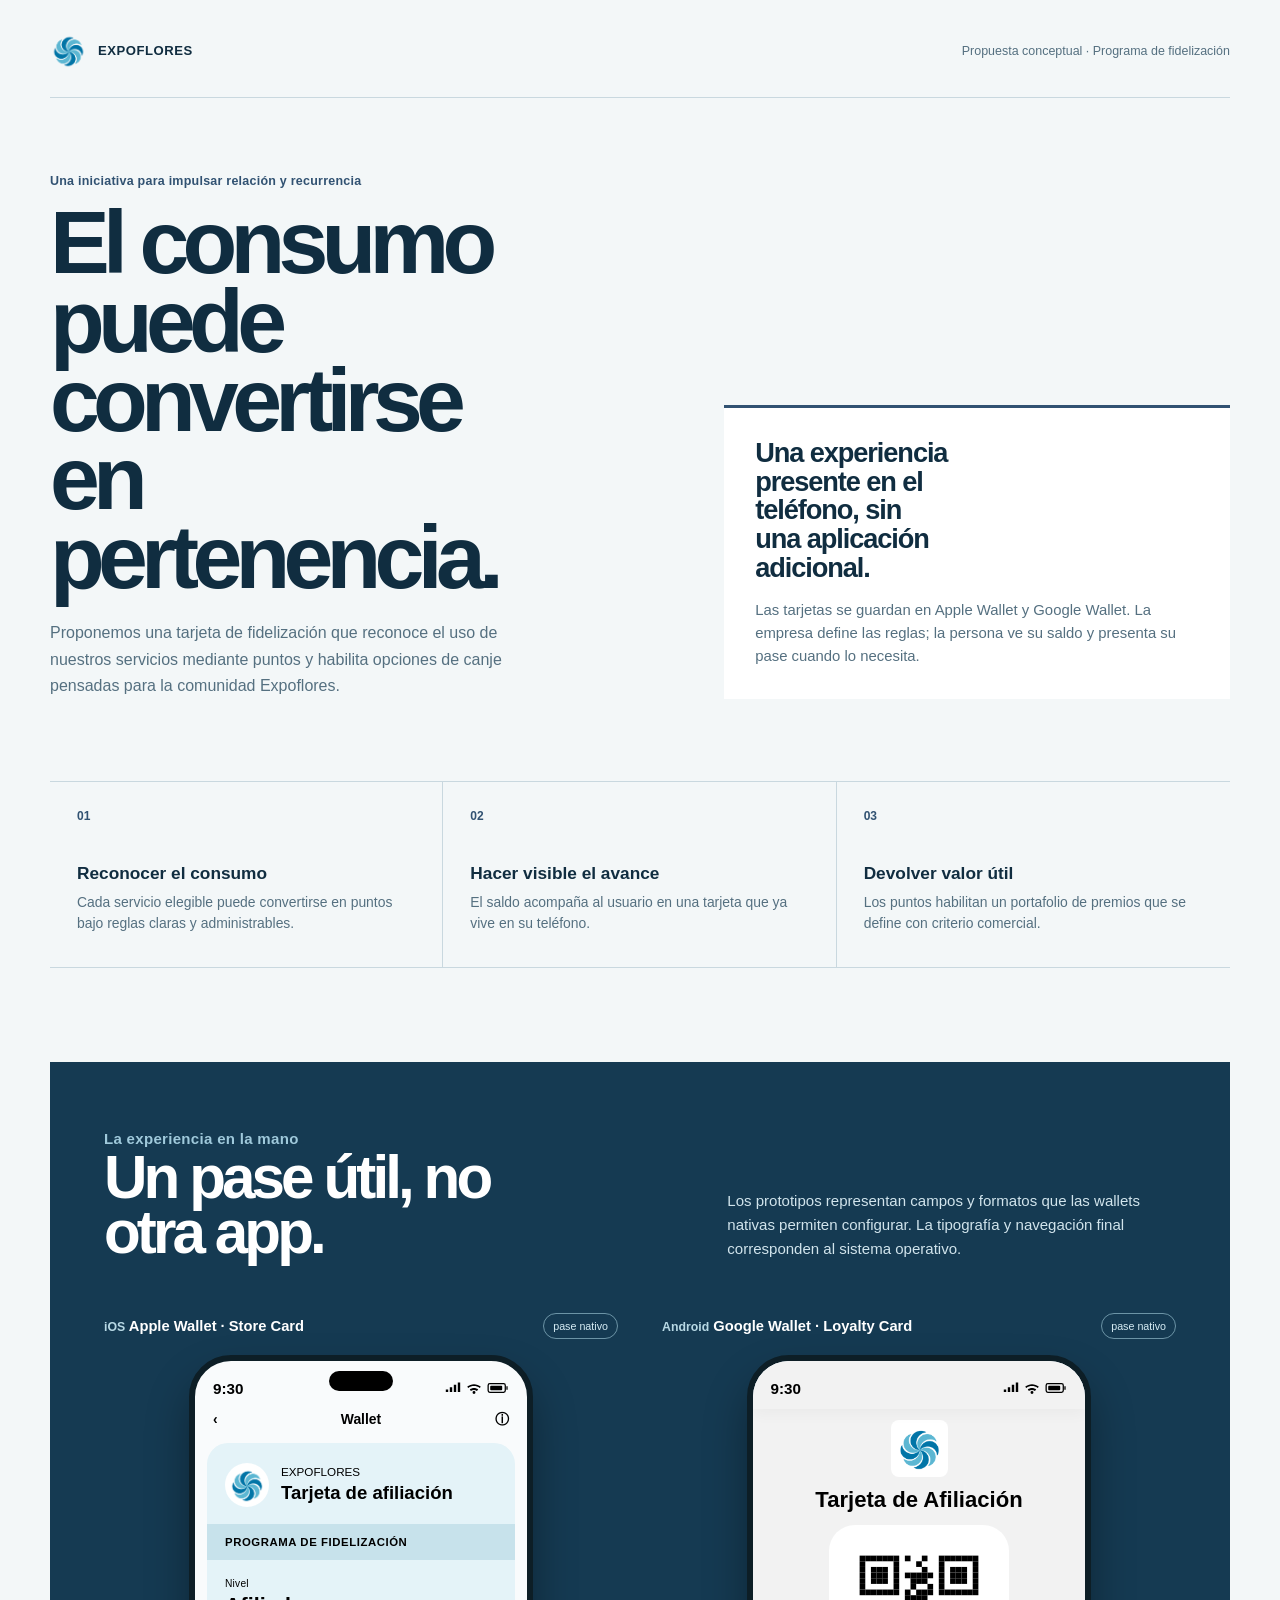
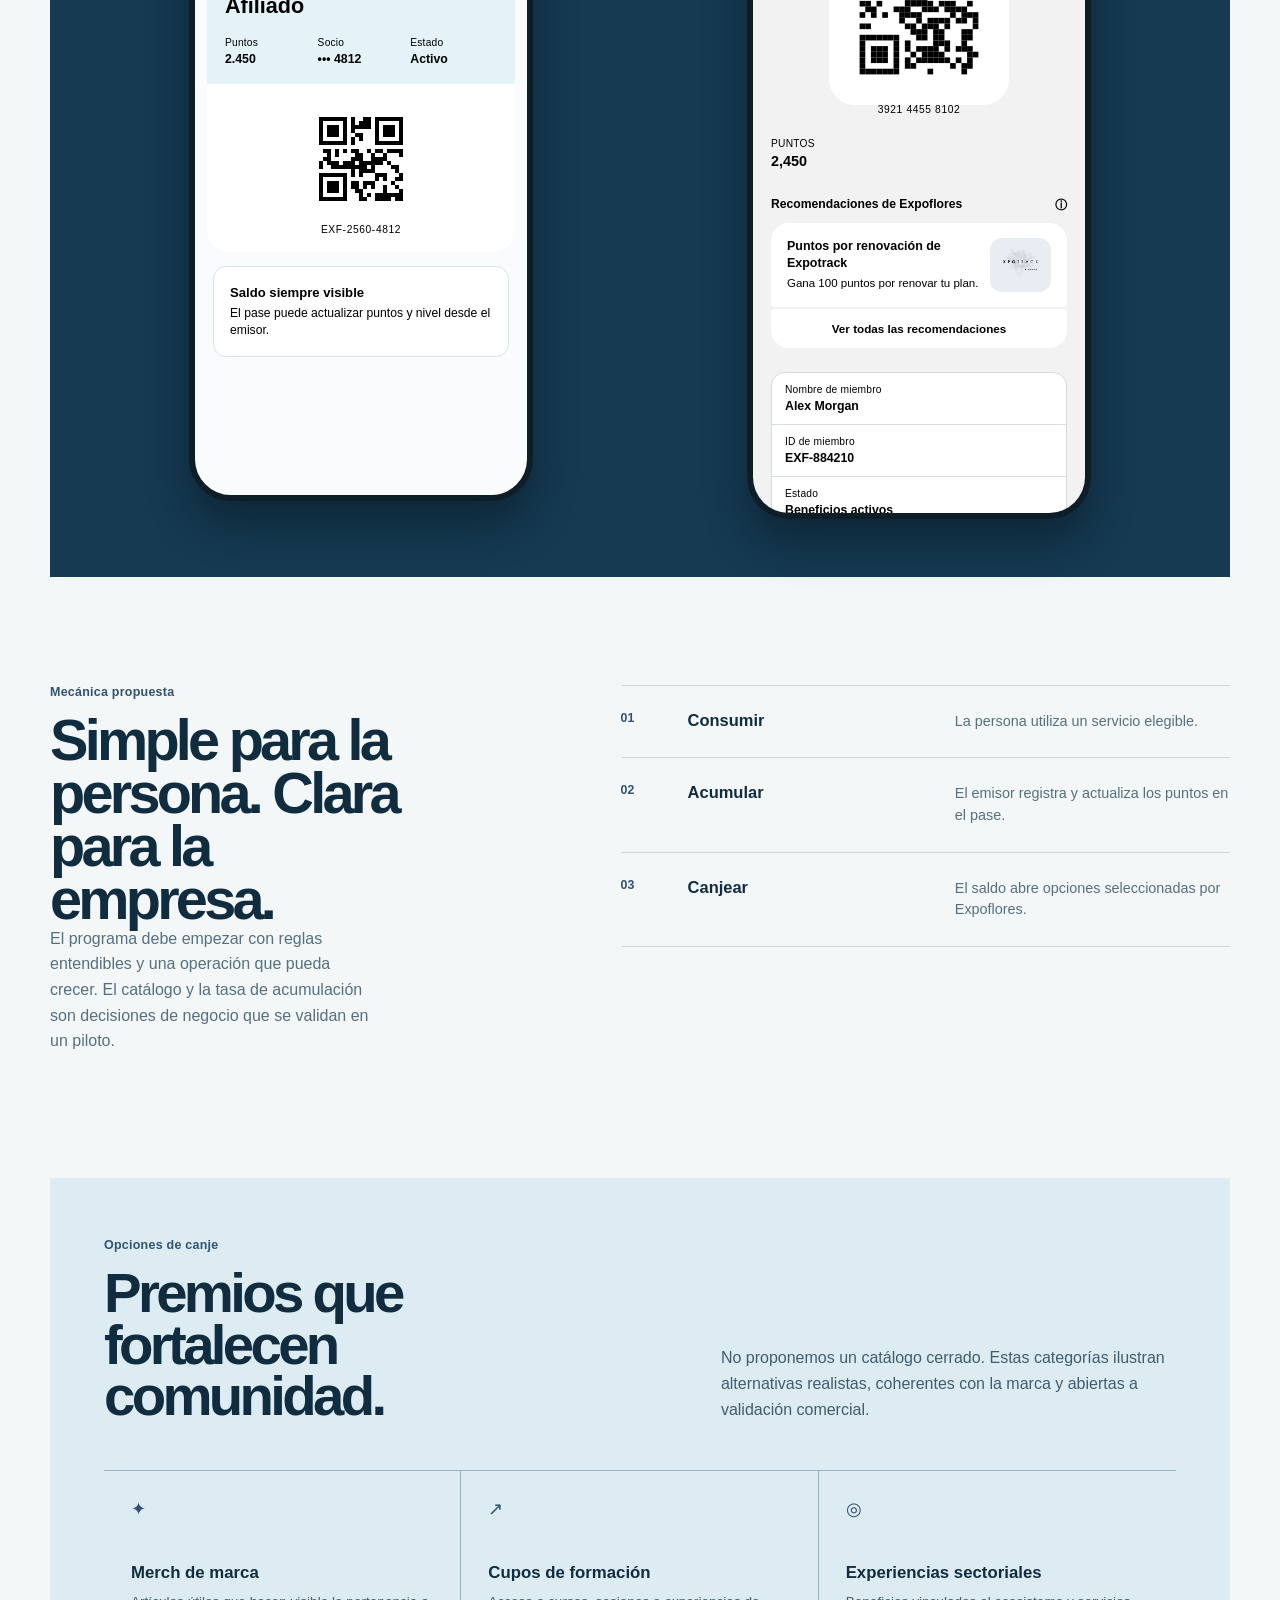
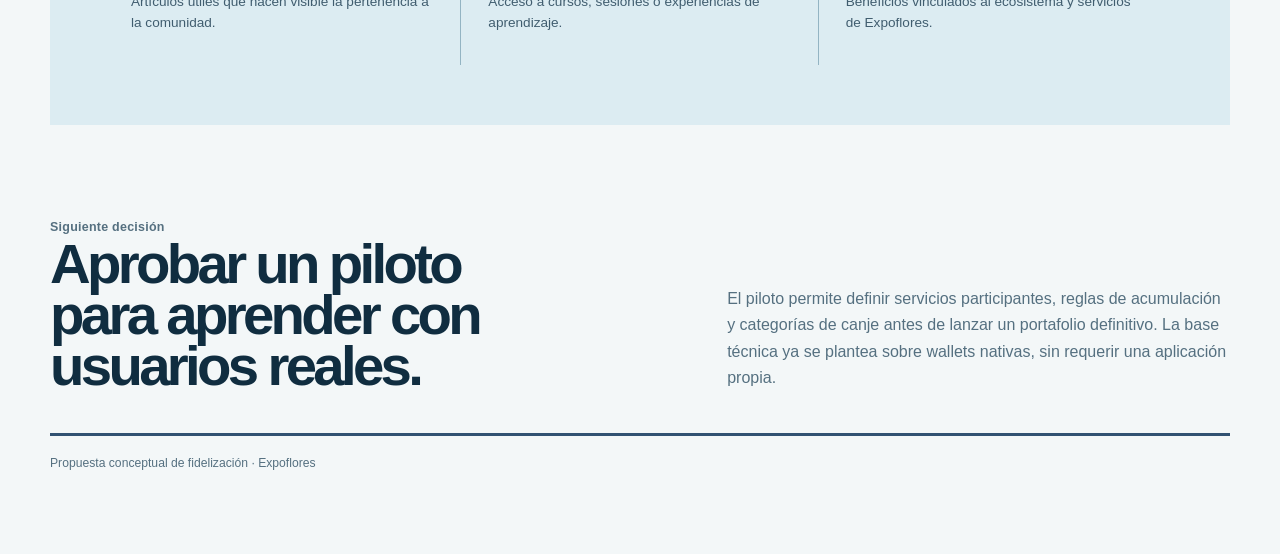
==== index.html @ 1209db10 "Add files via upload" ====
<!doctype html>
<html lang="es">
<head>
<meta charset="UTF-8"><meta name="viewport" content="width=device-width,initial-scale=1.0">
<title>Expoflores · Programa de fidelización</title>
<style>
:root{--ink:#102d40;--muted:#557080;--line:#c9d8df;--paper:#fff;--mist:#f3f7f8;--blue:#315272;--deep:#153a52;--sky:#dcecf2;font-family:Inter,"Segoe UI",Arial,sans-serif;color:var(--ink)}*{box-sizing:border-box}body{margin:0;background:var(--mist)}h1,h2,h3,p{margin-top:0}.site{width:min(1180px,calc(100% - 36px));margin:auto;padding:32px 0 84px}.masthead{display:flex;justify-content:space-between;align-items:center;padding-bottom:28px;border-bottom:1px solid var(--line)}.brand{display:flex;gap:11px;align-items:center;font-size:.82rem;font-weight:700;letter-spacing:.04em}.brand img{width:37px;height:37px;object-fit:contain}.masthead p{margin:0;color:var(--muted);font-size:.78rem}.eyebrow{margin-bottom:15px;color:var(--blue);font-size:.78rem;font-weight:700;letter-spacing:.02em}
.hero{display:grid;grid-template-columns:1.1fr .9fr;gap:56px;align-items:end;padding:76px 0 82px}.hero h1{max-width:10ch;margin-bottom:23px;font-size:clamp(3.5rem,7vw,6.8rem);line-height:.88;letter-spacing:-.075em}.hero-copy>p:last-child{max-width:55ch;margin:0;color:var(--muted);line-height:1.65}.brief{padding:31px;border-top:3px solid var(--blue);background:var(--paper)}.brief strong{display:block;max-width:13ch;margin-bottom:17px;font-size:1.7rem;line-height:1.05;letter-spacing:-.04em}.brief p{margin:0;color:var(--muted);font-size:.93rem;line-height:1.55}
.principles{display:grid;grid-template-columns:repeat(3,1fr);border-top:1px solid var(--line);border-bottom:1px solid var(--line)}.principles article{min-height:185px;padding:27px;border-right:1px solid var(--line)}.principles article:last-child{border:0}.principles span{display:block;margin-bottom:40px;color:var(--blue);font-size:.75rem;font-weight:700}.principles h2{margin-bottom:8px;font-size:1.08rem}.principles p{margin:0;color:var(--muted);font-size:.87rem;line-height:1.5}
.wallet-stage{margin-top:94px;padding:65px 54px 58px;background:var(--deep);color:#fff}.stage-head{display:grid;grid-template-columns:1fr .78fr;gap:48px;align-items:end;margin-bottom:52px}.stage-head .eyebrow{color:#9fc9db}.stage-head h2{max-width:12ch;margin:0;font-size:clamp(2.5rem,4.7vw,4.7rem);line-height:.91;letter-spacing:-.065em}.stage-head p{margin:0;color:#d1e4ec;font-size:.94rem;line-height:1.6}.wallet-grid{display:grid;grid-template-columns:repeat(2,minmax(0,1fr));gap:44px}.wallet-label{display:flex;justify-content:space-between;align-items:center;margin-bottom:16px}.wallet-label span{color:#b8d9e5;font-size:.77rem;font-weight:700}.wallet-label strong{font-size:.92rem}.wallet-label em{padding:6px 9px;border:1px solid #6c94a6;border-radius:999px;color:#d7edf5;font-size:.67rem;font-style:normal}
.phone{width:min(100%,344px);margin:auto;overflow:hidden;border:6px solid #0d1e26;border-radius:42px;background:#f9fbfc;box-shadow:0 24px 44px #0005}.phone--apple{height:746px}.phone--google{height:764px;overflow-y:auto;scrollbar-width:none}.phone--google::-webkit-scrollbar{display:none}.status{position:relative;display:flex;justify-content:space-between;align-items:center;min-height:48px;padding:15px 18px 8px;color:#000;font-size:.82rem;font-weight:700}.status time{font-size:.95rem}.icons{display:flex;gap:5px;align-items:center}.icons svg{width:16px;height:12px;fill:currentColor}.icons svg:last-child{width:22px}.island{position:absolute;top:10px;left:50%;width:64px;height:20px;border-radius:999px;background:#000;transform:translateX(-50%)}
.apple-nav{display:grid;grid-template-columns:1fr auto 1fr;padding:2px 18px 14px;color:#000;font-size:.87rem;font-weight:600}.apple-nav span:last-child{text-align:right}.pass{margin:0 12px;overflow:hidden;border-radius:21px;background:#e4f3f8;color:#000}.identity{display:flex;gap:12px;align-items:center;padding:20px 18px 17px}.identity img{width:44px;height:44px;padding:3px;border-radius:50%;background:#fff;object-fit:contain}.identity p{margin:0 0 4px;font-size:.73rem}.identity h3{margin:0;font-size:1.16rem}.band{padding:12px 18px;background:#c7e2eb;font-size:.71rem;font-weight:650;letter-spacing:.05em}.main-field{padding:18px}.label{display:block;font-size:.64rem;font-weight:500;letter-spacing:.02em}.main-field strong{display:block;margin-top:4px;font-size:1.35rem}.fields{display:grid;grid-template-columns:1fr 1fr 1.05fr;gap:10px;padding:0 18px 18px}.fields strong,.points strong,.account strong{display:block;margin-top:4px;font-size:.77rem;font-weight:650}.qr-wrap{display:grid;justify-items:center;padding:17px;background:#fff}.qr-wrap p,.qr-area p{margin:7px 0 0;font-size:.64rem;letter-spacing:.06em}.qr{display:grid;place-items:center;background:#fff}.qr svg{width:100%;height:100%;display:block}.qr--apple{width:116px;height:116px}.apple-note{margin:14px 18px;padding:16px;border:1px solid #d7e3e7;border-radius:13px;background:#fff;color:#000}.apple-note strong{font-size:.82rem}.apple-note p{margin:4px 0 0;font-size:.76rem;line-height:1.45}
.google-status{position:sticky;top:0;z-index:5;background:#f2f2f2;box-shadow:0 6px 13px #00000008}.google-pass{padding:11px 18px 18px;background:#f2f2f2;color:#000}.google-title{display:grid;justify-items:center;gap:10px;text-align:center}.google-title img{width:57px;height:57px;padding:4px;border-radius:8px;background:#fff;object-fit:contain}.google-title h3{margin:0;font-size:1.38rem}.qr-area{display:grid;justify-items:center;padding:20px 0 15px}.qr--google{width:164px;height:164px;border-radius:18px;box-shadow:0 0 0 8px #fff}.points{padding:8px 0 15px}.points strong{font-size:.9rem}.recs{margin:0 -18px;padding:13px 18px 8px}.module-title{display:flex;justify-content:space-between;margin-bottom:9px;font-size:.76rem;font-weight:650}.rec{display:flex;gap:11px;align-items:center;padding:15px 16px;border-radius:18px 18px 4px 4px;background:#fff}.rec>div{flex:1}.rec strong{display:block;font-size:.78rem;line-height:1.3}.rec p{margin:5px 0 0;font-size:.72rem;line-height:1.35}.rec img{width:61px;height:54px;padding:5px;border-radius:12px;background:#e8edf3;object-fit:contain}.more{margin:2px 0 0;padding:13px;border-radius:4px 4px 18px 18px;background:#fff;text-align:center;font-size:.73rem;font-weight:600}.account{margin-top:16px;overflow:hidden;border:1px solid #d5dce0;border-radius:14px;background:#fff}.account div{padding:11px 13px}.account div+div{border-top:1px solid #d5dce0}
.framework{display:grid;grid-template-columns:.9fr 1.1fr;gap:72px;margin:108px 0}.framework h2{max-width:11ch;margin:0;font-size:clamp(2.45rem,4.5vw,4.25rem);line-height:.92;letter-spacing:-.065em}.framework-copy>p:last-child{max-width:36ch;color:var(--muted);line-height:1.6}.flow{border-top:1px solid var(--line)}.flow article{display:grid;grid-template-columns:50px 1fr 1.1fr;gap:17px;padding:25px 0;border-bottom:1px solid var(--line)}.flow span{color:var(--blue);font-size:.77rem;font-weight:700}.flow h3{margin:0;font-size:1.03rem}.flow p{margin:0;color:var(--muted);font-size:.9rem;line-height:1.5}
.rewards{padding:60px 54px;background:var(--sky)}.rewards-head{display:grid;grid-template-columns:1fr .8fr;gap:48px;align-items:end;margin-bottom:48px}.rewards h2{max-width:12ch;margin:0;font-size:clamp(2.4rem,4.4vw,4.2rem);line-height:.92;letter-spacing:-.065em}.rewards-head>p{margin:0;color:#405d6f;line-height:1.6}.reward-grid{display:grid;grid-template-columns:repeat(3,1fr);border-top:1px solid #93b4c3}.reward-grid article{min-height:194px;padding:27px;border-right:1px solid #93b4c3}.reward-grid article:last-child{border:0}.reward-grid span{display:block;margin-bottom:43px;color:var(--blue);font-size:1.15rem}.reward-grid h3{margin-bottom:9px;font-size:1.05rem}.reward-grid p{margin:0;color:#405d6f;font-size:.85rem;line-height:1.5}.decision{display:grid;grid-template-columns:1fr .82fr;gap:64px;align-items:end;margin-top:92px;padding:0 0 42px;border-bottom:3px solid var(--blue)}.decision h2{max-width:14ch;margin:0;font-size:clamp(2.5rem,4.4vw,4.4rem);line-height:.91;letter-spacing:-.065em}.decision p{margin:0;color:var(--muted);line-height:1.65}.footer{padding-top:20px;color:var(--muted);font-size:.76rem}
@media(max-width:820px){.site{width:min(100% - 24px,620px);padding-top:22px}.masthead p{display:none}.hero,.stage-head,.framework,.rewards-head,.decision{grid-template-columns:1fr;gap:28px}.hero{padding:54px 0}.principles,.wallet-grid,.reward-grid{grid-template-columns:1fr}.principles article,.reward-grid article{min-height:auto;border-right:0;border-bottom:1px solid var(--line)}.principles article:last-child,.reward-grid article:last-child{border-bottom:0}.principles span,.reward-grid span{margin-bottom:18px}.wallet-stage{margin-top:64px;padding:38px 20px}.stage-head{margin-bottom:36px}.wallet-grid{gap:48px}.framework{margin:72px 0}.flow article{grid-template-columns:34px 1fr;gap:10px}.flow p{grid-column:2}.rewards{margin:0 -12px;padding:42px 24px}.decision{margin-top:70px}.phone--apple{height:724px}.phone--google{height:742px}}
</style></head>
<body><main class="site">
<header class="masthead"><div class="brand"><img src="assets/expoflores-symbol.png" alt="Expoflores"><span>EXPOFLORES</span></div><p>Propuesta conceptual · Programa de fidelización</p></header>
<section class="hero"><div class="hero-copy"><p class="eyebrow">Una iniciativa para impulsar relación y recurrencia</p><h1>El consumo puede convertirse en pertenencia.</h1><p>Proponemos una tarjeta de fidelización que reconoce el uso de nuestros servicios mediante puntos y habilita opciones de canje pensadas para la comunidad Expoflores.</p></div><aside class="brief"><strong>Una experiencia presente en el teléfono, sin una aplicación adicional.</strong><p>Las tarjetas se guardan en Apple Wallet y Google Wallet. La empresa define las reglas; la persona ve su saldo y presenta su pase cuando lo necesita.</p></aside></section>
<section class="principles"><article><span>01</span><h2>Reconocer el consumo</h2><p>Cada servicio elegible puede convertirse en puntos bajo reglas claras y administrables.</p></article><article><span>02</span><h2>Hacer visible el avance</h2><p>El saldo acompaña al usuario en una tarjeta que ya vive en su teléfono.</p></article><article><span>03</span><h2>Devolver valor útil</h2><p>Los puntos habilitan un portafolio de premios que se define con criterio comercial.</p></article></section>
<section class="wallet-stage"><header class="stage-head"><div><p class="eyebrow">La experiencia en la mano</p><h2>Un pase útil, no otra app.</h2></div><p>Los prototipos representan campos y formatos que las wallets nativas permiten configurar. La tipografía y navegación final corresponden al sistema operativo.</p></header><div class="wallet-grid">
<article><div class="wallet-label"><div><span>iOS</span><strong> Apple Wallet · Store Card</strong></div><em>pase nativo</em></div><div class="phone phone--apple"><div class="status"><time datetime="09:30">9:30</time><span class="island"></span><span class="icons"><svg viewBox="0 0 20 14"><path d="M1 12h3V9H1v3Zm5 0h3V6H6v6Zm5 0h3V3h-3v9Zm5 0h3V0h-3v12Z"/></svg><svg viewBox="0 0 18 14"><path d="M1 5.5C5.5 1.5 12.5 1.5 17 5.5l-1.4 1.6c-3.7-3.1-9.5-3.1-13.2 0L1 5.5Zm3.1 3.3c2.8-2.4 7-2.4 9.8 0l-1.5 1.6c-2-1.6-5-1.6-7 0L4.1 8.8ZM9 14a1.7 1.7 0 1 0 0-3.4A1.7 1.7 0 0 0 9 14Z"/></svg><svg viewBox="0 0 25 14"><rect x="1" y="2" width="20" height="10" rx="2" fill="none" stroke="currentColor" stroke-width="1.5"/><path d="M23 5v4" fill="none" stroke="currentColor" stroke-width="1.5"/><rect x="3.4" y="4.4" width="14" height="5.2" rx="1"/></svg></span></div><div class="apple-nav"><span>‹</span><strong>Wallet</strong><span>ⓘ</span></div><section class="pass"><div class="identity"><img src="assets/expoflores-symbol.png" alt=""><div><p>EXPOFLORES</p><h3>Tarjeta de afiliación</h3></div></div><div class="band">PROGRAMA DE FIDELIZACIÓN</div><div class="main-field"><span class="label">Nivel</span><strong>Afiliado</strong></div><div class="fields"><div><span class="label">Puntos</span><strong>2.450</strong></div><div><span class="label">Socio</span><strong>••• 4812</strong></div><div><span class="label">Estado</span><strong>Activo</strong></div></div><div class="qr-wrap"><div class="qr qr--apple" data-qr="EXF-2560-4812"></div><p>EXF-2560-4812</p></div></section><div class="apple-note"><strong>Saldo siempre visible</strong><p>El pase puede actualizar puntos y nivel desde el emisor.</p></div></div></article>
<article><div class="wallet-label"><div><span>Android</span><strong> Google Wallet · Loyalty Card</strong></div><em>pase nativo</em></div><div class="phone phone--google"><div class="status google-status"><time datetime="09:30">9:30</time><span class="icons"><svg viewBox="0 0 20 14"><path d="M1 12h3V9H1v3Zm5 0h3V6H6v6Zm5 0h3V3h-3v9Zm5 0h3V0h-3v12Z"/></svg><svg viewBox="0 0 18 14"><path d="M1 5.5C5.5 1.5 12.5 1.5 17 5.5l-1.4 1.6c-3.7-3.1-9.5-3.1-13.2 0L1 5.5Zm3.1 3.3c2.8-2.4 7-2.4 9.8 0l-1.5 1.6c-2-1.6-5-1.6-7 0L4.1 8.8ZM9 14a1.7 1.7 0 1 0 0-3.4A1.7 1.7 0 0 0 9 14Z"/></svg><svg viewBox="0 0 25 14"><rect x="1" y="2" width="20" height="10" rx="2" fill="none" stroke="currentColor" stroke-width="1.5"/><path d="M23 5v4" fill="none" stroke="currentColor" stroke-width="1.5"/><rect x="3.4" y="4.4" width="14" height="5.2" rx="1"/></svg></span></div><section class="google-pass"><div class="google-title"><img src="assets/expoflores-symbol.png" alt="Expoflores"><h3>Tarjeta de Afiliación</h3></div><div class="qr-area"><div class="qr qr--google" data-qr="EXP-2560-884210"></div><p>3921 4455 8102</p></div><div class="points"><span class="label">PUNTOS</span><strong>2,450</strong></div><section class="recs"><div class="module-title"><strong>Recomendaciones de Expoflores</strong><span>ⓘ</span></div><div class="rec"><div><strong>Puntos por renovación de Expotrack</strong><p>Gana 100 puntos por renovar tu plan.</p></div><img src="assets/xpotrack-logo.png" alt="X Potrack Big Data"></div><p class="more">Ver todas las recomendaciones</p></section><div class="account"><div><span class="label">Nombre de miembro</span><strong>Alex Morgan</strong></div><div><span class="label">ID de miembro</span><strong>EXF-884210</strong></div><div><span class="label">Estado</span><strong>Beneficios activos</strong></div></div></section></div></article>
</div></section>
<section class="framework"><div class="framework-copy"><p class="eyebrow">Mecánica propuesta</p><h2>Simple para la persona. Clara para la empresa.</h2><p>El programa debe empezar con reglas entendibles y una operación que pueda crecer. El catálogo y la tasa de acumulación son decisiones de negocio que se validan en un piloto.</p></div><div class="flow"><article><span>01</span><h3>Consumir</h3><p>La persona utiliza un servicio elegible.</p></article><article><span>02</span><h3>Acumular</h3><p>El emisor registra y actualiza los puntos en el pase.</p></article><article><span>03</span><h3>Canjear</h3><p>El saldo abre opciones seleccionadas por Expoflores.</p></article></div></section>
<section class="rewards"><header class="rewards-head"><div><p class="eyebrow">Opciones de canje</p><h2>Premios que fortalecen comunidad.</h2></div><p>No proponemos un catálogo cerrado. Estas categorías ilustran alternativas realistas, coherentes con la marca y abiertas a validación comercial.</p></header><div class="reward-grid"><article><span>✦</span><h3>Merch de marca</h3><p>Artículos útiles que hacen visible la pertenencia a la comunidad.</p></article><article><span>↗</span><h3>Cupos de formación</h3><p>Acceso a cursos, sesiones o experiencias de aprendizaje.</p></article><article><span>◎</span><h3>Experiencias sectoriales</h3><p>Beneficios vinculados al ecosistema y servicios de Expoflores.</p></article></div></section>
<section class="decision"><div><p class="eyebrow">Siguiente decisión</p><h2>Aprobar un piloto para aprender con usuarios reales.</h2></div><p>El piloto permite definir servicios participantes, reglas de acumulación y categorías de canje antes de lanzar un portafolio definitivo. La base técnica ya se plantea sobre wallets nativas, sin requerir una aplicación propia.</p></section><footer class="footer">Propuesta conceptual de fidelización · Expoflores</footer>
</main><script>
function qr(el){const n=21,m=Array.from({length:n},()=>Array(n).fill(0)),used=Array.from({length:n},()=>Array(n).fill(0)),seed=[...el.dataset.qr].reduce((a,c)=>((a*33)^c.charCodeAt(0))>>>0,5381);function finder(y,x){for(let r=-1;r<8;r++)for(let c=-1;c<8;c++){let Y=y+r,X=x+c;if(Y>=0&&Y<n&&X>=0&&X<n){used[Y][X]=1;m[Y][X]=r>=0&&r<=6&&c>=0&&c<=6&&(r==0||r==6||c==0||c==6||(r>=2&&r<=4&&c>=2&&c<=4))}}}finder(0,0);finder(0,14);finder(14,0);let v=seed;for(let y=0;y<n;y++)for(let x=0;x<n;x++){if(!used[y][x]){v=(v*1664525+1013904223)>>>0;m[y][x]=!!(v>>>31)}}const s=['<svg viewBox="0 0 29 29" role="img" aria-label="Código QR"><rect width="29" height="29" fill="white"/>'];for(let y=0;y<n;y++)for(let x=0;x<n;x++)if(m[y][x])s.push('<rect x="'+(x+4)+'" y="'+(y+4)+'" width="1" height="1"/>');s.push('</svg>');el.innerHTML=s.join('')}document.querySelectorAll('[data-qr]').forEach(qr);
</script></body></html>
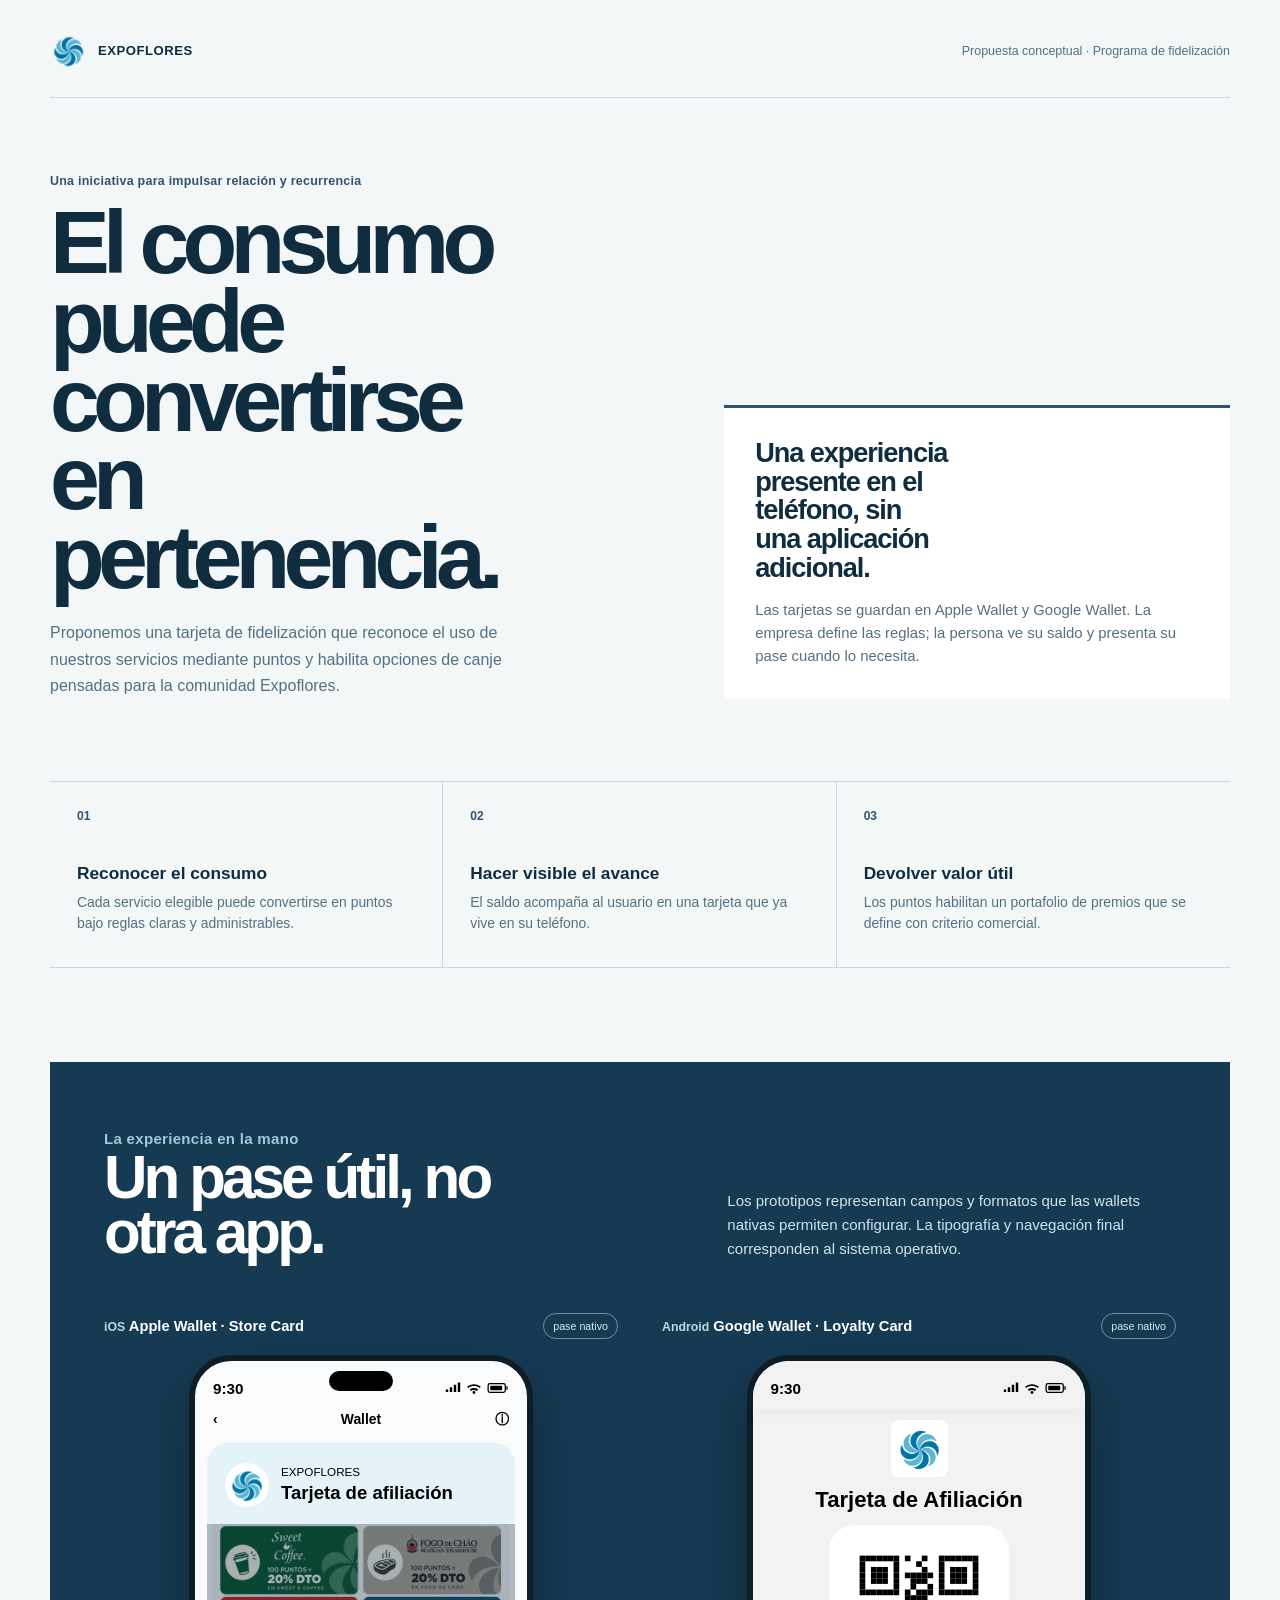
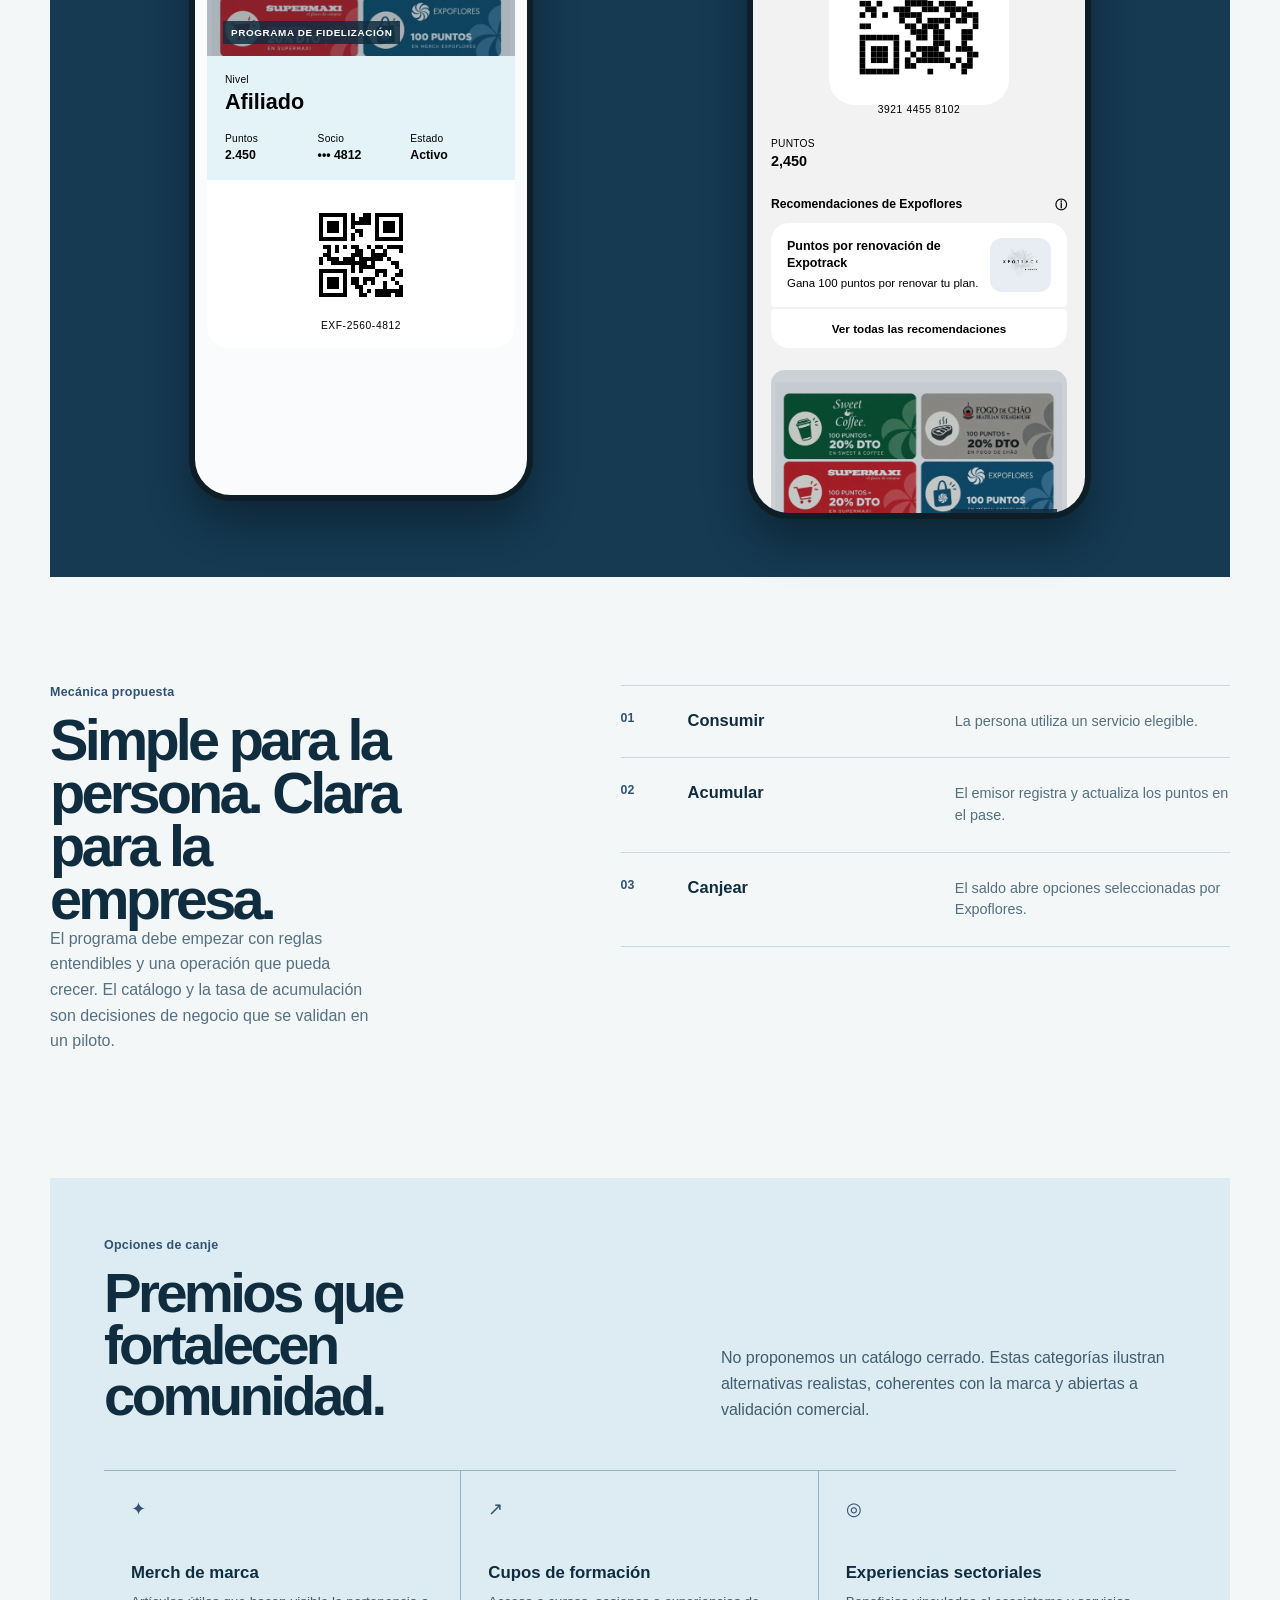
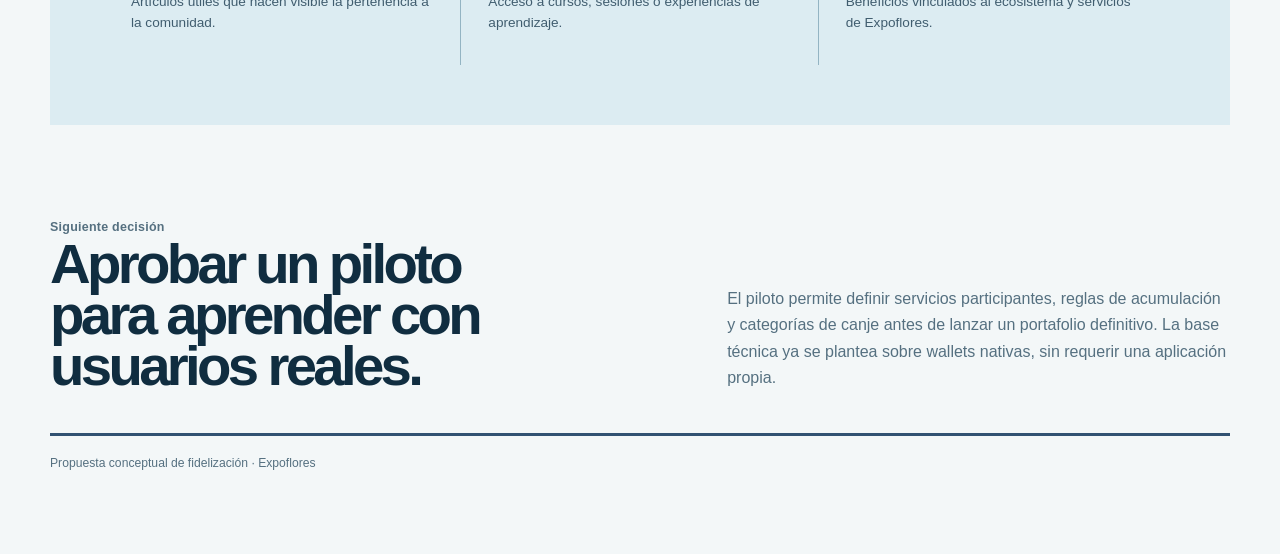
==== commit 950ccbf9: "Add files via upload" ====
--- a/index.html
+++ b/index.html
@@ -14,14 +14,16 @@
 .framework{display:grid;grid-template-columns:.9fr 1.1fr;gap:72px;margin:108px 0}.framework h2{max-width:11ch;margin:0;font-size:clamp(2.45rem,4.5vw,4.25rem);line-height:.92;letter-spacing:-.065em}.framework-copy>p:last-child{max-width:36ch;color:var(--muted);line-height:1.6}.flow{border-top:1px solid var(--line)}.flow article{display:grid;grid-template-columns:50px 1fr 1.1fr;gap:17px;padding:25px 0;border-bottom:1px solid var(--line)}.flow span{color:var(--blue);font-size:.77rem;font-weight:700}.flow h3{margin:0;font-size:1.03rem}.flow p{margin:0;color:var(--muted);font-size:.9rem;line-height:1.5}
 .rewards{padding:60px 54px;background:var(--sky)}.rewards-head{display:grid;grid-template-columns:1fr .8fr;gap:48px;align-items:end;margin-bottom:48px}.rewards h2{max-width:12ch;margin:0;font-size:clamp(2.4rem,4.4vw,4.2rem);line-height:.92;letter-spacing:-.065em}.rewards-head>p{margin:0;color:#405d6f;line-height:1.6}.reward-grid{display:grid;grid-template-columns:repeat(3,1fr);border-top:1px solid #93b4c3}.reward-grid article{min-height:194px;padding:27px;border-right:1px solid #93b4c3}.reward-grid article:last-child{border:0}.reward-grid span{display:block;margin-bottom:43px;color:var(--blue);font-size:1.15rem}.reward-grid h3{margin-bottom:9px;font-size:1.05rem}.reward-grid p{margin:0;color:#405d6f;font-size:.85rem;line-height:1.5}.decision{display:grid;grid-template-columns:1fr .82fr;gap:64px;align-items:end;margin-top:92px;padding:0 0 42px;border-bottom:3px solid var(--blue)}.decision h2{max-width:14ch;margin:0;font-size:clamp(2.5rem,4.4vw,4.4rem);line-height:.91;letter-spacing:-.065em}.decision p{margin:0;color:var(--muted);line-height:1.65}.footer{padding-top:20px;color:var(--muted);font-size:.76rem}
 @media(max-width:820px){.site{width:min(100% - 24px,620px);padding-top:22px}.masthead p{display:none}.hero,.stage-head,.framework,.rewards-head,.decision{grid-template-columns:1fr;gap:28px}.hero{padding:54px 0}.principles,.wallet-grid,.reward-grid{grid-template-columns:1fr}.principles article,.reward-grid article{min-height:auto;border-right:0;border-bottom:1px solid var(--line)}.principles article:last-child,.reward-grid article:last-child{border-bottom:0}.principles span,.reward-grid span{margin-bottom:18px}.wallet-stage{margin-top:64px;padding:38px 20px}.stage-head{margin-bottom:36px}.wallet-grid{gap:48px}.framework{margin:72px 0}.flow article{grid-template-columns:34px 1fr;gap:10px}.flow p{grid-column:2}.rewards{margin:0 -12px;padding:42px 24px}.decision{margin-top:70px}.phone--apple{height:724px}.phone--google{height:742px}}
+</style><style>
+.promo-strip{position:relative;display:flex;align-items:flex-end;min-height:132px;padding:12px 16px;overflow:hidden;background:linear-gradient(#102d4055,#102d4055),url("assets/beneficios-ejemplo.png") center/cover no-repeat;color:#fff}.promo-strip span{position:relative;padding:6px 8px;background:#102d40d9;font-size:.62rem;font-weight:700;letter-spacing:.06em}.google-benefits{position:relative;height:170px;margin:14px 0 0;overflow:hidden;border-radius:14px;background:linear-gradient(#102d4038,#102d4038),url("assets/beneficios-ejemplo.png") center/cover no-repeat}.google-benefits span{position:absolute;right:10px;bottom:10px;padding:5px 7px;background:#102d40d9;color:#fff;font-size:.61rem;font-weight:700;letter-spacing:.04em}
 </style></head>
 <body><main class="site">
 <header class="masthead"><div class="brand"><img src="assets/expoflores-symbol.png" alt="Expoflores"><span>EXPOFLORES</span></div><p>Propuesta conceptual · Programa de fidelización</p></header>
 <section class="hero"><div class="hero-copy"><p class="eyebrow">Una iniciativa para impulsar relación y recurrencia</p><h1>El consumo puede convertirse en pertenencia.</h1><p>Proponemos una tarjeta de fidelización que reconoce el uso de nuestros servicios mediante puntos y habilita opciones de canje pensadas para la comunidad Expoflores.</p></div><aside class="brief"><strong>Una experiencia presente en el teléfono, sin una aplicación adicional.</strong><p>Las tarjetas se guardan en Apple Wallet y Google Wallet. La empresa define las reglas; la persona ve su saldo y presenta su pase cuando lo necesita.</p></aside></section>
 <section class="principles"><article><span>01</span><h2>Reconocer el consumo</h2><p>Cada servicio elegible puede convertirse en puntos bajo reglas claras y administrables.</p></article><article><span>02</span><h2>Hacer visible el avance</h2><p>El saldo acompaña al usuario en una tarjeta que ya vive en su teléfono.</p></article><article><span>03</span><h2>Devolver valor útil</h2><p>Los puntos habilitan un portafolio de premios que se define con criterio comercial.</p></article></section>
 <section class="wallet-stage"><header class="stage-head"><div><p class="eyebrow">La experiencia en la mano</p><h2>Un pase útil, no otra app.</h2></div><p>Los prototipos representan campos y formatos que las wallets nativas permiten configurar. La tipografía y navegación final corresponden al sistema operativo.</p></header><div class="wallet-grid">
-<article><div class="wallet-label"><div><span>iOS</span><strong> Apple Wallet · Store Card</strong></div><em>pase nativo</em></div><div class="phone phone--apple"><div class="status"><time datetime="09:30">9:30</time><span class="island"></span><span class="icons"><svg viewBox="0 0 20 14"><path d="M1 12h3V9H1v3Zm5 0h3V6H6v6Zm5 0h3V3h-3v9Zm5 0h3V0h-3v12Z"/></svg><svg viewBox="0 0 18 14"><path d="M1 5.5C5.5 1.5 12.5 1.5 17 5.5l-1.4 1.6c-3.7-3.1-9.5-3.1-13.2 0L1 5.5Zm3.1 3.3c2.8-2.4 7-2.4 9.8 0l-1.5 1.6c-2-1.6-5-1.6-7 0L4.1 8.8ZM9 14a1.7 1.7 0 1 0 0-3.4A1.7 1.7 0 0 0 9 14Z"/></svg><svg viewBox="0 0 25 14"><rect x="1" y="2" width="20" height="10" rx="2" fill="none" stroke="currentColor" stroke-width="1.5"/><path d="M23 5v4" fill="none" stroke="currentColor" stroke-width="1.5"/><rect x="3.4" y="4.4" width="14" height="5.2" rx="1"/></svg></span></div><div class="apple-nav"><span>‹</span><strong>Wallet</strong><span>ⓘ</span></div><section class="pass"><div class="identity"><img src="assets/expoflores-symbol.png" alt=""><div><p>EXPOFLORES</p><h3>Tarjeta de afiliación</h3></div></div><div class="band">PROGRAMA DE FIDELIZACIÓN</div><div class="main-field"><span class="label">Nivel</span><strong>Afiliado</strong></div><div class="fields"><div><span class="label">Puntos</span><strong>2.450</strong></div><div><span class="label">Socio</span><strong>••• 4812</strong></div><div><span class="label">Estado</span><strong>Activo</strong></div></div><div class="qr-wrap"><div class="qr qr--apple" data-qr="EXF-2560-4812"></div><p>EXF-2560-4812</p></div></section><div class="apple-note"><strong>Saldo siempre visible</strong><p>El pase puede actualizar puntos y nivel desde el emisor.</p></div></div></article>
-<article><div class="wallet-label"><div><span>Android</span><strong> Google Wallet · Loyalty Card</strong></div><em>pase nativo</em></div><div class="phone phone--google"><div class="status google-status"><time datetime="09:30">9:30</time><span class="icons"><svg viewBox="0 0 20 14"><path d="M1 12h3V9H1v3Zm5 0h3V6H6v6Zm5 0h3V3h-3v9Zm5 0h3V0h-3v12Z"/></svg><svg viewBox="0 0 18 14"><path d="M1 5.5C5.5 1.5 12.5 1.5 17 5.5l-1.4 1.6c-3.7-3.1-9.5-3.1-13.2 0L1 5.5Zm3.1 3.3c2.8-2.4 7-2.4 9.8 0l-1.5 1.6c-2-1.6-5-1.6-7 0L4.1 8.8ZM9 14a1.7 1.7 0 1 0 0-3.4A1.7 1.7 0 0 0 9 14Z"/></svg><svg viewBox="0 0 25 14"><rect x="1" y="2" width="20" height="10" rx="2" fill="none" stroke="currentColor" stroke-width="1.5"/><path d="M23 5v4" fill="none" stroke="currentColor" stroke-width="1.5"/><rect x="3.4" y="4.4" width="14" height="5.2" rx="1"/></svg></span></div><section class="google-pass"><div class="google-title"><img src="assets/expoflores-symbol.png" alt="Expoflores"><h3>Tarjeta de Afiliación</h3></div><div class="qr-area"><div class="qr qr--google" data-qr="EXP-2560-884210"></div><p>3921 4455 8102</p></div><div class="points"><span class="label">PUNTOS</span><strong>2,450</strong></div><section class="recs"><div class="module-title"><strong>Recomendaciones de Expoflores</strong><span>ⓘ</span></div><div class="rec"><div><strong>Puntos por renovación de Expotrack</strong><p>Gana 100 puntos por renovar tu plan.</p></div><img src="assets/xpotrack-logo.png" alt="X Potrack Big Data"></div><p class="more">Ver todas las recomendaciones</p></section><div class="account"><div><span class="label">Nombre de miembro</span><strong>Alex Morgan</strong></div><div><span class="label">ID de miembro</span><strong>EXF-884210</strong></div><div><span class="label">Estado</span><strong>Beneficios activos</strong></div></div></section></div></article>
+<article><div class="wallet-label"><div><span>iOS</span><strong> Apple Wallet · Store Card</strong></div><em>pase nativo</em></div><div class="phone phone--apple"><div class="status"><time datetime="09:30">9:30</time><span class="island"></span><span class="icons"><svg viewBox="0 0 20 14"><path d="M1 12h3V9H1v3Zm5 0h3V6H6v6Zm5 0h3V3h-3v9Zm5 0h3V0h-3v12Z"/></svg><svg viewBox="0 0 18 14"><path d="M1 5.5C5.5 1.5 12.5 1.5 17 5.5l-1.4 1.6c-3.7-3.1-9.5-3.1-13.2 0L1 5.5Zm3.1 3.3c2.8-2.4 7-2.4 9.8 0l-1.5 1.6c-2-1.6-5-1.6-7 0L4.1 8.8ZM9 14a1.7 1.7 0 1 0 0-3.4A1.7 1.7 0 0 0 9 14Z"/></svg><svg viewBox="0 0 25 14"><rect x="1" y="2" width="20" height="10" rx="2" fill="none" stroke="currentColor" stroke-width="1.5"/><path d="M23 5v4" fill="none" stroke="currentColor" stroke-width="1.5"/><rect x="3.4" y="4.4" width="14" height="5.2" rx="1"/></svg></span></div><div class="apple-nav"><span>‹</span><strong>Wallet</strong><span>ⓘ</span></div><section class="pass"><div class="identity"><img src="assets/expoflores-symbol.png" alt=""><div><p>EXPOFLORES</p><h3>Tarjeta de afiliación</h3></div></div><div class="promo-strip"><span>PROGRAMA DE FIDELIZACIÓN</span></div><div class="main-field"><span class="label">Nivel</span><strong>Afiliado</strong></div><div class="fields"><div><span class="label">Puntos</span><strong>2.450</strong></div><div><span class="label">Socio</span><strong>••• 4812</strong></div><div><span class="label">Estado</span><strong>Activo</strong></div></div><div class="qr-wrap"><div class="qr qr--apple" data-qr="EXF-2560-4812"></div><p>EXF-2560-4812</p></div></section></div></article>
+<article><div class="wallet-label"><div><span>Android</span><strong> Google Wallet · Loyalty Card</strong></div><em>pase nativo</em></div><div class="phone phone--google"><div class="status google-status"><time datetime="09:30">9:30</time><span class="icons"><svg viewBox="0 0 20 14"><path d="M1 12h3V9H1v3Zm5 0h3V6H6v6Zm5 0h3V3h-3v9Zm5 0h3V0h-3v12Z"/></svg><svg viewBox="0 0 18 14"><path d="M1 5.5C5.5 1.5 12.5 1.5 17 5.5l-1.4 1.6c-3.7-3.1-9.5-3.1-13.2 0L1 5.5Zm3.1 3.3c2.8-2.4 7-2.4 9.8 0l-1.5 1.6c-2-1.6-5-1.6-7 0L4.1 8.8ZM9 14a1.7 1.7 0 1 0 0-3.4A1.7 1.7 0 0 0 9 14Z"/></svg><svg viewBox="0 0 25 14"><rect x="1" y="2" width="20" height="10" rx="2" fill="none" stroke="currentColor" stroke-width="1.5"/><path d="M23 5v4" fill="none" stroke="currentColor" stroke-width="1.5"/><rect x="3.4" y="4.4" width="14" height="5.2" rx="1"/></svg></span></div><section class="google-pass"><div class="google-title"><img src="assets/expoflores-symbol.png" alt="Expoflores"><h3>Tarjeta de Afiliación</h3></div><div class="qr-area"><div class="qr qr--google" data-qr="EXP-2560-884210"></div><p>3921 4455 8102</p></div><div class="points"><span class="label">PUNTOS</span><strong>2,450</strong></div><section class="recs"><div class="module-title"><strong>Recomendaciones de Expoflores</strong><span>ⓘ</span></div><div class="rec"><div><strong>Puntos por renovación de Expotrack</strong><p>Gana 100 puntos por renovar tu plan.</p></div><img src="assets/xpotrack-logo.png" alt="X Potrack Big Data"></div><p class="more">Ver todas las recomendaciones</p></section><div class="google-benefits" role="img" aria-label="Ejemplos de beneficios canjeables por puntos"><span>Ejemplos de canje</span></div><div class="account"><div><span class="label">Nombre de miembro</span><strong>Alex Morgan</strong></div><div><span class="label">ID de miembro</span><strong>EXF-884210</strong></div><div><span class="label">Estado</span><strong>Beneficios activos</strong></div></div></section></div></article>
 </div></section>
 <section class="framework"><div class="framework-copy"><p class="eyebrow">Mecánica propuesta</p><h2>Simple para la persona. Clara para la empresa.</h2><p>El programa debe empezar con reglas entendibles y una operación que pueda crecer. El catálogo y la tasa de acumulación son decisiones de negocio que se validan en un piloto.</p></div><div class="flow"><article><span>01</span><h3>Consumir</h3><p>La persona utiliza un servicio elegible.</p></article><article><span>02</span><h3>Acumular</h3><p>El emisor registra y actualiza los puntos en el pase.</p></article><article><span>03</span><h3>Canjear</h3><p>El saldo abre opciones seleccionadas por Expoflores.</p></article></div></section>
 <section class="rewards"><header class="rewards-head"><div><p class="eyebrow">Opciones de canje</p><h2>Premios que fortalecen comunidad.</h2></div><p>No proponemos un catálogo cerrado. Estas categorías ilustran alternativas realistas, coherentes con la marca y abiertas a validación comercial.</p></header><div class="reward-grid"><article><span>✦</span><h3>Merch de marca</h3><p>Artículos útiles que hacen visible la pertenencia a la comunidad.</p></article><article><span>↗</span><h3>Cupos de formación</h3><p>Acceso a cursos, sesiones o experiencias de aprendizaje.</p></article><article><span>◎</span><h3>Experiencias sectoriales</h3><p>Beneficios vinculados al ecosistema y servicios de Expoflores.</p></article></div></section>
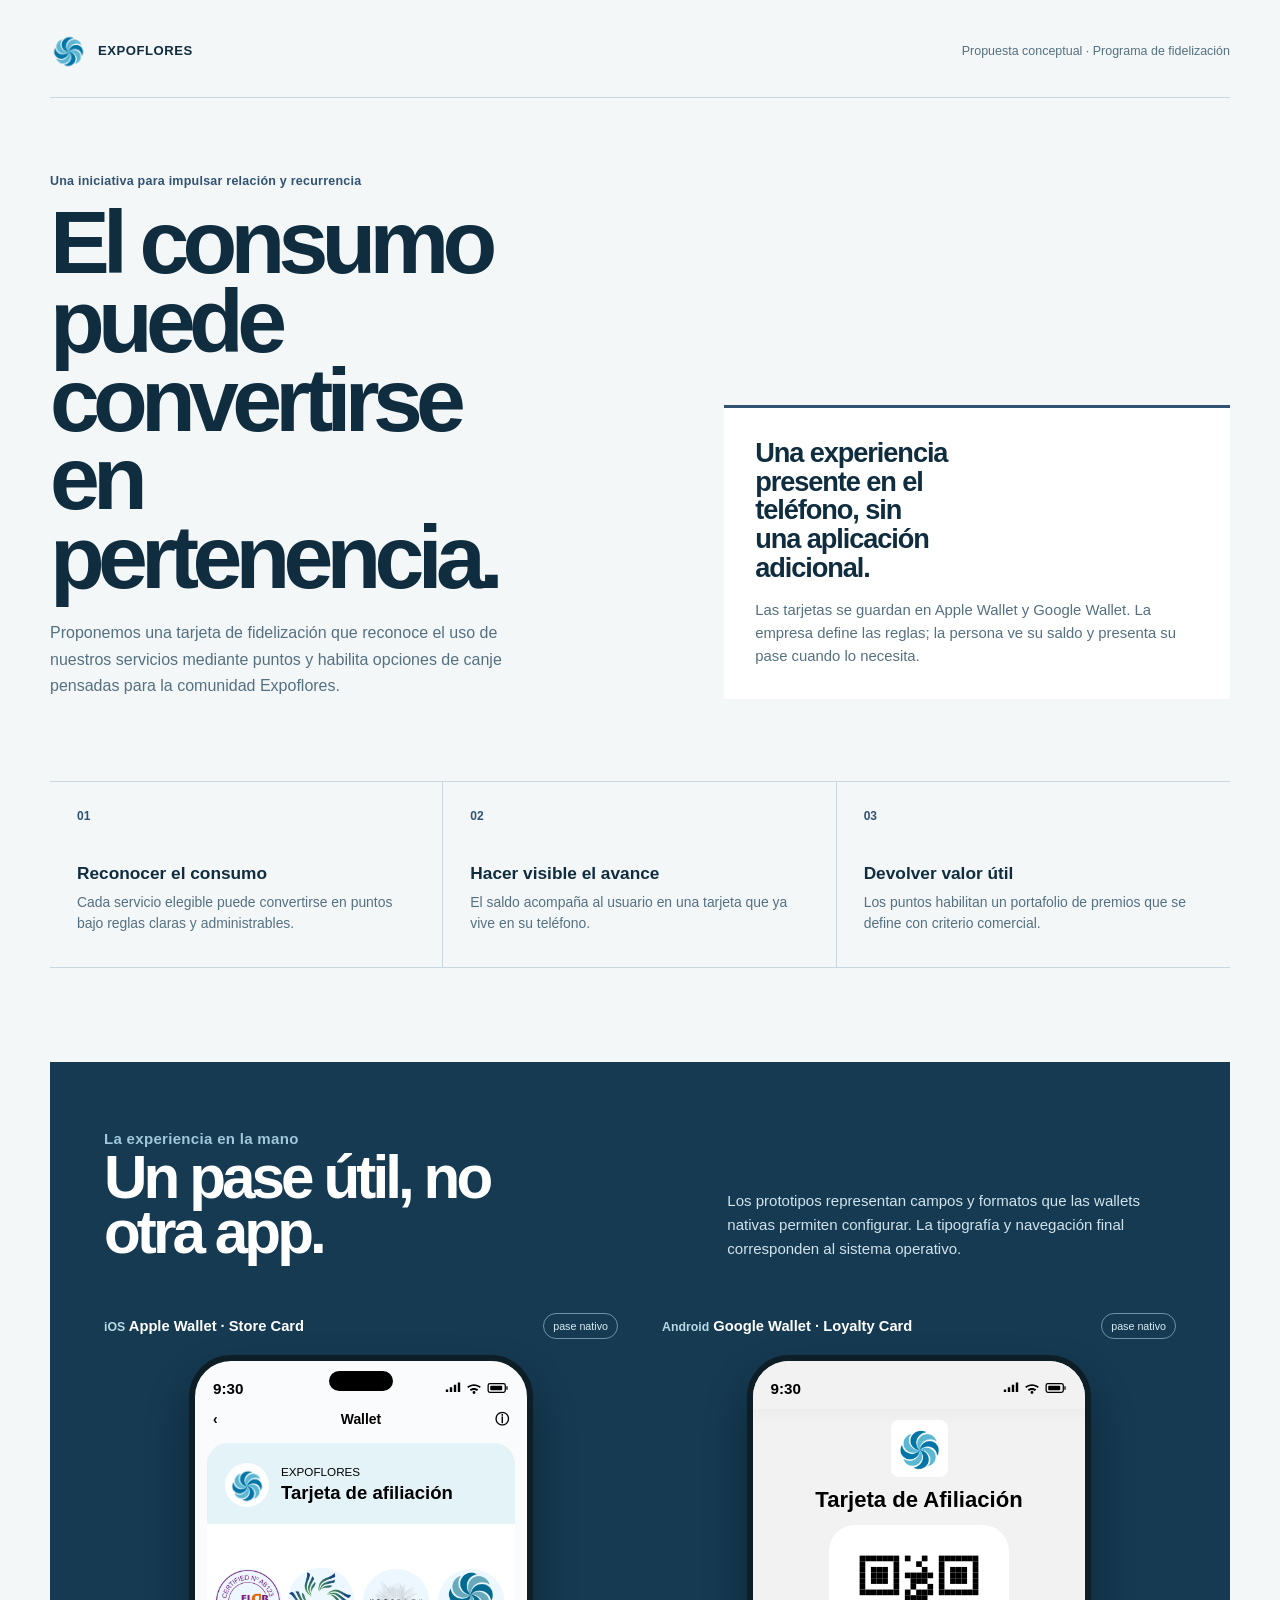
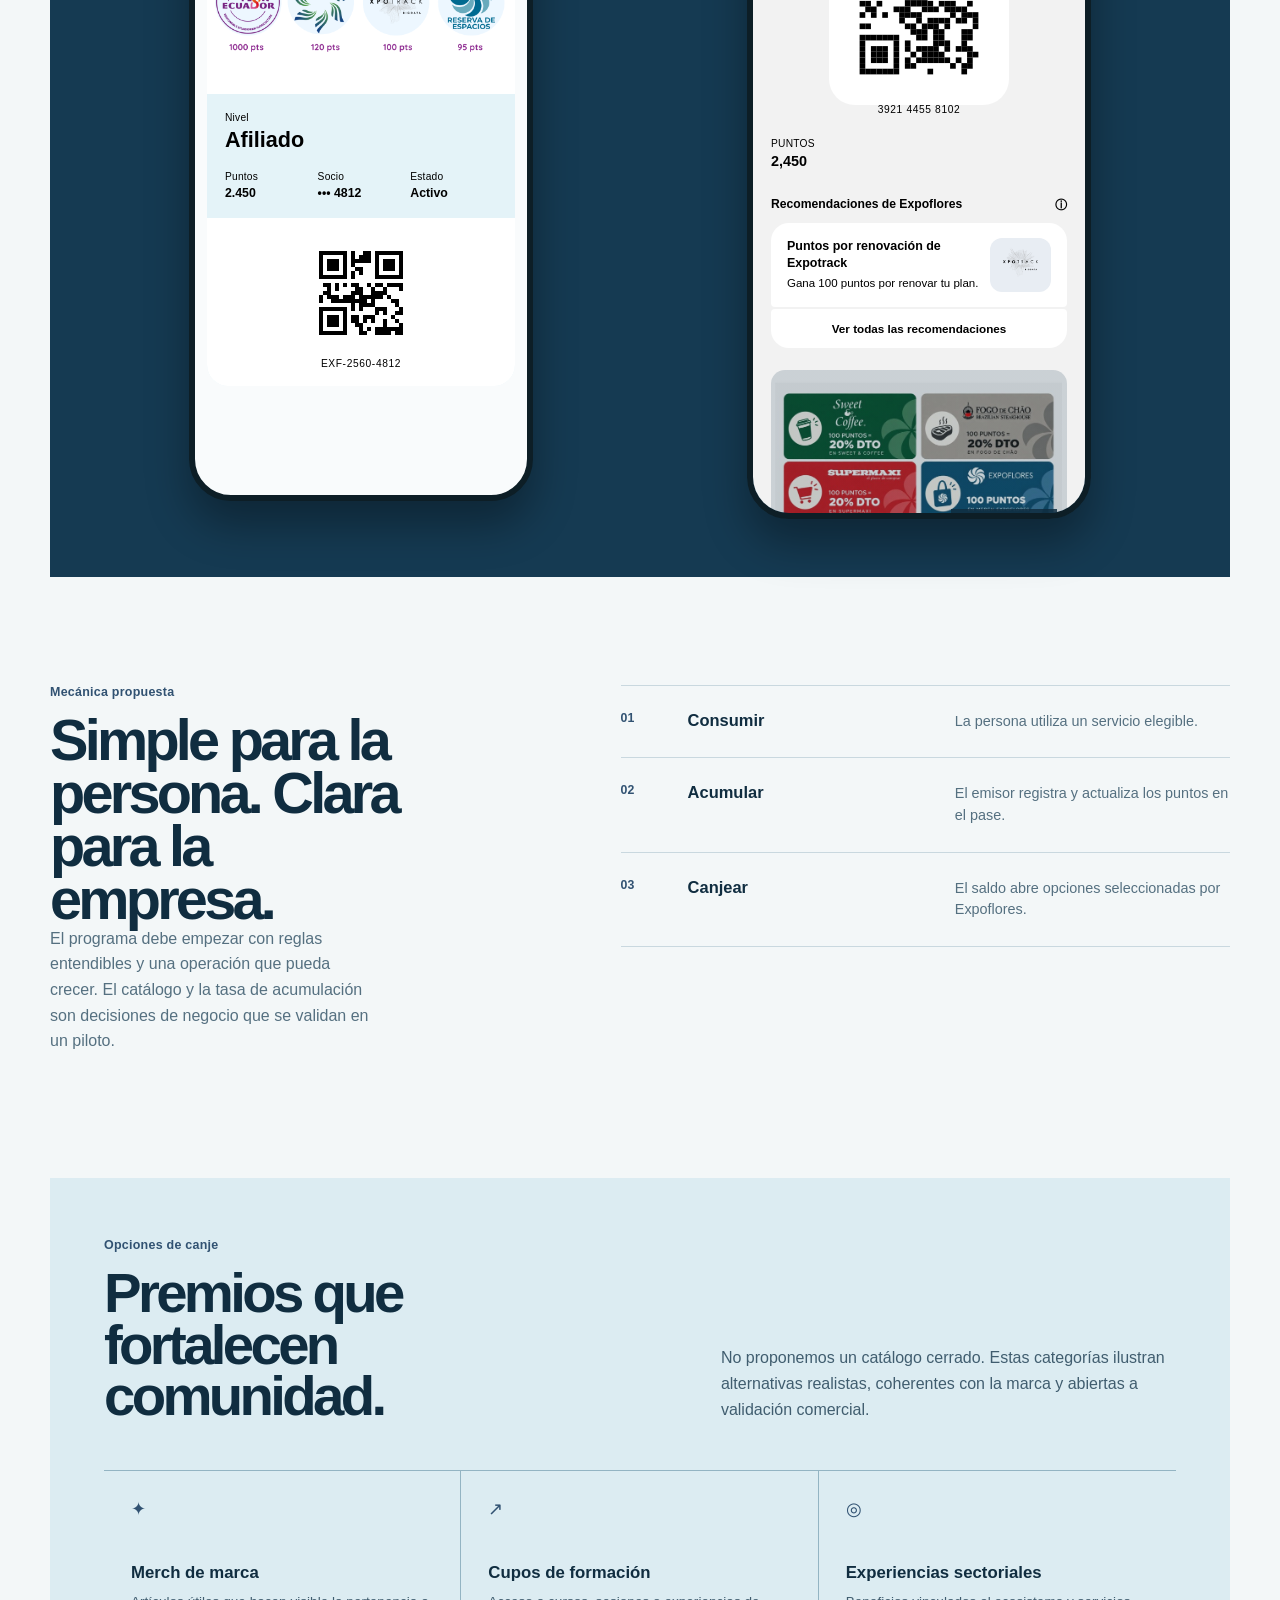
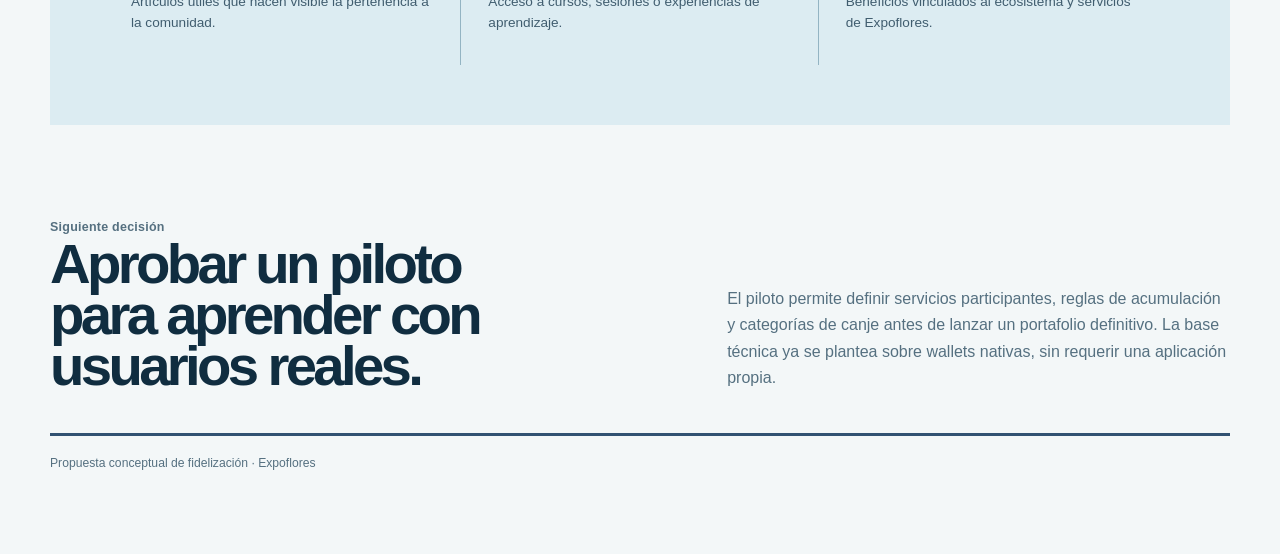
==== commit dddb1909: "Add files via upload" ====
--- a/index.html
+++ b/index.html
@@ -15,7 +15,9 @@
 .rewards{padding:60px 54px;background:var(--sky)}.rewards-head{display:grid;grid-template-columns:1fr .8fr;gap:48px;align-items:end;margin-bottom:48px}.rewards h2{max-width:12ch;margin:0;font-size:clamp(2.4rem,4.4vw,4.2rem);line-height:.92;letter-spacing:-.065em}.rewards-head>p{margin:0;color:#405d6f;line-height:1.6}.reward-grid{display:grid;grid-template-columns:repeat(3,1fr);border-top:1px solid #93b4c3}.reward-grid article{min-height:194px;padding:27px;border-right:1px solid #93b4c3}.reward-grid article:last-child{border:0}.reward-grid span{display:block;margin-bottom:43px;color:var(--blue);font-size:1.15rem}.reward-grid h3{margin-bottom:9px;font-size:1.05rem}.reward-grid p{margin:0;color:#405d6f;font-size:.85rem;line-height:1.5}.decision{display:grid;grid-template-columns:1fr .82fr;gap:64px;align-items:end;margin-top:92px;padding:0 0 42px;border-bottom:3px solid var(--blue)}.decision h2{max-width:14ch;margin:0;font-size:clamp(2.5rem,4.4vw,4.4rem);line-height:.91;letter-spacing:-.065em}.decision p{margin:0;color:var(--muted);line-height:1.65}.footer{padding-top:20px;color:var(--muted);font-size:.76rem}
 @media(max-width:820px){.site{width:min(100% - 24px,620px);padding-top:22px}.masthead p{display:none}.hero,.stage-head,.framework,.rewards-head,.decision{grid-template-columns:1fr;gap:28px}.hero{padding:54px 0}.principles,.wallet-grid,.reward-grid{grid-template-columns:1fr}.principles article,.reward-grid article{min-height:auto;border-right:0;border-bottom:1px solid var(--line)}.principles article:last-child,.reward-grid article:last-child{border-bottom:0}.principles span,.reward-grid span{margin-bottom:18px}.wallet-stage{margin-top:64px;padding:38px 20px}.stage-head{margin-bottom:36px}.wallet-grid{gap:48px}.framework{margin:72px 0}.flow article{grid-template-columns:34px 1fr;gap:10px}.flow p{grid-column:2}.rewards{margin:0 -12px;padding:42px 24px}.decision{margin-top:70px}.phone--apple{height:724px}.phone--google{height:742px}}
 </style><style>
-.promo-strip{position:relative;display:flex;align-items:flex-end;min-height:132px;padding:12px 16px;overflow:hidden;background:linear-gradient(#102d4055,#102d4055),url("assets/beneficios-ejemplo.png") center/cover no-repeat;color:#fff}.promo-strip span{position:relative;padding:6px 8px;background:#102d40d9;font-size:.62rem;font-weight:700;letter-spacing:.06em}.google-benefits{position:relative;height:170px;margin:14px 0 0;overflow:hidden;border-radius:14px;background:linear-gradient(#102d4038,#102d4038),url("assets/beneficios-ejemplo.png") center/cover no-repeat}.google-benefits span{position:absolute;right:10px;bottom:10px;padding:5px 7px;background:#102d40d9;color:#fff;font-size:.61rem;font-weight:700;letter-spacing:.04em}
+.promo-strip{position:relative;display:flex;align-items:flex-end;min-height:94px;padding:9px 12px;overflow:hidden;background-color:#eef4f6;background-image:linear-gradient(#102d402d,#102d402d),url("assets/beneficios-apple.png");background-position:center;background-size:contain;background-repeat:no-repeat;color:#fff}.promo-strip span{position:relative;padding:5px 7px;background:#102d40d9;font-size:.58rem;font-weight:700;letter-spacing:.06em}.google-benefits{position:relative;height:170px;margin:14px 0 0;overflow:hidden;border-radius:14px;background:linear-gradient(#102d4038,#102d4038),url("assets/beneficios-ejemplo.png") center/cover no-repeat}.google-benefits span{position:absolute;right:10px;bottom:10px;padding:5px 7px;background:#102d40d9;color:#fff;font-size:.61rem;font-weight:700;letter-spacing:.04em}
+</style><style>
+.promo-strip{height:170px;min-height:0;padding:0;background:#fff url("assets/beneficios-apple.png") center/contain no-repeat}.promo-strip span{display:none}
 </style></head>
 <body><main class="site">
 <header class="masthead"><div class="brand"><img src="assets/expoflores-symbol.png" alt="Expoflores"><span>EXPOFLORES</span></div><p>Propuesta conceptual · Programa de fidelización</p></header>
